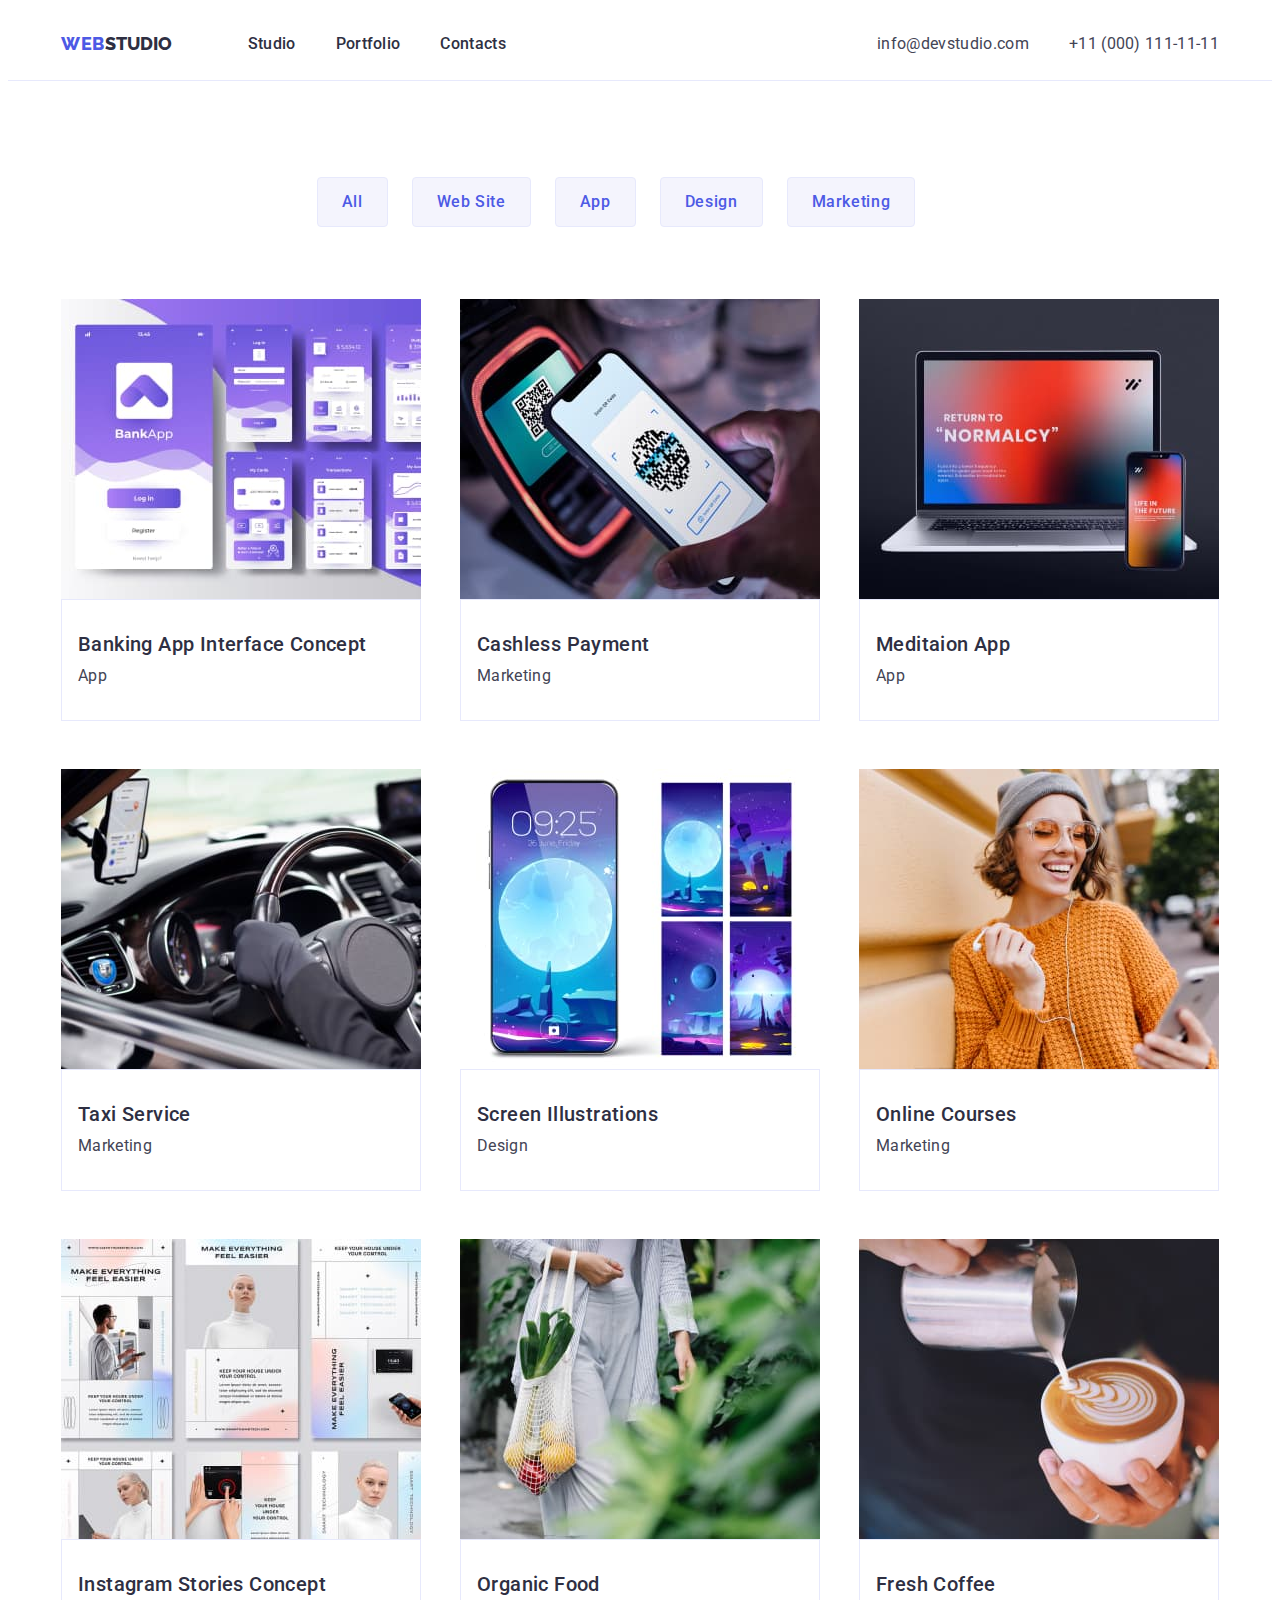
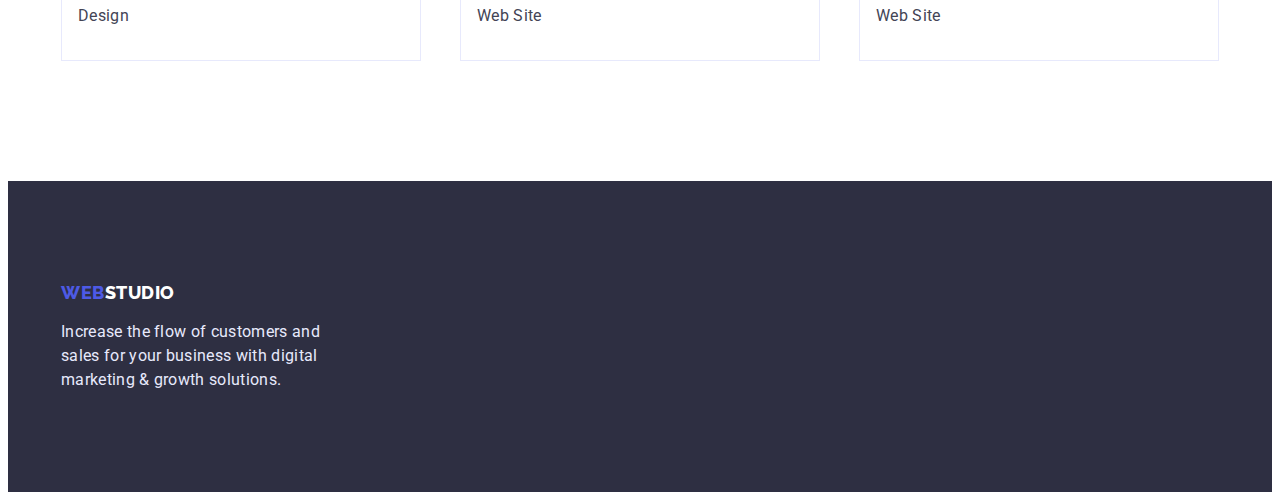
==== portfolio.html @ ad5e72ec "Initial commit" ====
<!DOCTYPE html>

<html lang="en">
<head>
    <meta charset="UTF-8">
    <meta http-equiv="X-UA-Compatible" content="IE=edge">
    <meta name="viewport" content="width=device-width, initial-scale=1.0">
    <title>WebStudio</title>
    <link rel="preconnect" href="https://fonts.googleapis.com">
    <link rel="preconnect" href="https://fonts.gstatic.com" crossorigin>
    <link href="https://fonts.googleapis.com/css2?family=Raleway:wght@800&family=Roboto:wght@400;500;700;900&display=swap" rel="stylesheet">
    <link rel="stylesheet" href="https://cdnjs.cloudflare.com/ajax/libs/modern-normalize/1.1.0/modern-normalize.min.css" 
    integrity="sha512-wpPYUAdjBVSE4KJnH1VR1HeZfpl1ub8YT/NKx4PuQ5NmX2tKuGu6U/JRp5y+Y8XG2tV+wKQpNHVUX03MfMFn9Q==" crossorigin="anonymous" referrerpolicy="no-referrer" />
    <link rel="stylesheet" href="./css/styles.css">
</head>

<body>
    <header class="page-header header-border"> 
        <nav class="container">
        <div class="main-nav">
            <a class="logo" href="./index.html"> <span class="logo-style">Web</span>Studio</a> 
            <ul class="site-nav list">
                <li class="item">
                    <a class="link" href="./index.html">Studio</a>
                </li>
                <li class="item">
                    <a class="link" href="./portfolio.html">Portfolio</a>
                </li>
                <li class="item">
                    <a class="link" href="">Contacts</a>
                </li>
            </ul>
            <address class="nav"> 
                <ul class="contacts-nav nav">
                    <li class="item">
                        <a class="link" href="mailto:info@devstudio.com">info@devstudio.com</a>
                    </li>
                    <li class="item">
                        <a class="link" href="tel:+110001111111">+11 (000) 111-11-11</a>
                    </li>
                </ul>
            </address>
        </div>  
        </nav>
    </header>

    <main>
        <h1 class="hidden">Portfolio</h1>
        <section class="container portfolio-section">
            <div class="filter-container">
            <ul class="btn list">
                <li class="btn-elements">
                    <button class="button">All</button>
                </li>  
                <li class="btn-elements">
                    <button class="button">Web Site</button>
                </li> 
                <li class="btn-elements">
                    <button class="button">App</button>
                </li> 
                <li class="btn-elements">
                    <button class="button">Design</button>
                </li>
                <li class="btn-elements">
                    <button class="button">Marketing</button>
                </li>
            </ul>
            </div>

        <ul class="flex-elements list">
            <li class="list-elements">
                <a class="link" href="">
                    <img src="./images/bancapp.jpg" alt="Banking App" width="360" class="product-img">
                    <div class="product-content">
                        <h2 class="section-title">Banking App Interface Concept</h2>
                        <p class="text">App</p>
                    </div>
                </a>
            </li>
            <li class="list-elements">
                <a class="link" href="">
                    <img src="./images/cashless.jpg" alt="Cashless Payment" width="360" class="product-img">
                    <div class="product-content">
                        <h2 class="section-title">Cashless Payment</h2>
                        <p class="text">Marketing</p>
                    </div>
                </a>
            </li>
            <li class="list-elements">
                <a class="link" href="">
                    <img src="./images/pc_phone.jpg" alt="Meditaion App" width="360" class="product-img">
                    <div class="product-content">
                        <h2 class="section-title">Meditaion App</h2>
                        <p class="text">App</p>
                    </div>
                </a>
            </li>
            <li class="list-elements">
                <a class="link" href="">
                    <img src="./images/taxi.jpg" alt="Taxi Service" width="360" class="product-img">
                    <div class="product-content">
                        <h2 class="section-title">Taxi Service</h2>
                        <p class="text">Marketing</p>
                    </div>
                </a>
            </li>
            <li class="list-elements">
                <a class="link" href="">
                    <img src="./images/screen.jpg" alt="Screen Illustrations" width="360" class="product-img">
                    <div class="product-content">
                        <h2 class="section-title">Screen Illustrations</h2>
                        <p class="text">Design</p>
                    </div>
                </a>
            </li>
            <li class="list-elements">
                <a class="link" href="">
                    <img src="./images/ms.jpg" alt="Online Courses" width="360" class="product-img">
                    <div class="product-content">
                        <h2 class="section-title">Online Courses</h2>
                        <p class="text">Marketing</p>
                    </div>
                </a>
            </li>
            <li class="list-elements">
                <a class="link" href="">
                    <img src="./images/istagram.jpg" alt="Instagram Stories Concept" width="360" class="product-img">
                    <div class="product-content">
                        <h2 class="section-title">Instagram Stories Concept</h2>
                        <p class="text">Design</p>
                    </div>
                </a>
            </li>
            <li class="list-elements">
                <a class="link" href="">
                    <img src="./images/food.jpg" alt="Organic Food" width="360" class="product-img">
                    <div class="product-content">
                        <h2 class="section-title">Organic Food</h2>
                        <p class="text">Web Site</p>
                    </div>
                </a>
            </li>
            <li class="list-elements">
                <a class="link" href="">
                    <img src="./images/coffee.jpg" alt="Fresh Coffee" width="360" class="product-img">
                    <div class="product-content">
                    <h2 class="section-title">Fresh Coffee</h2>
                    <p class="text">Web Site</p>
                </div>
                </a>
            </li>
        </ul>
    </section>
</main>

<footer class="footer-bg">
<div class="container">
    <a class="logo-footer" href="./index.html"><span class="logo-style">Web</span>Studio</a>
    <p class="text-footer">Increase the flow of customers and sales for your business with digital marketing & growth solutions.</p>
</div>
</footer>
</body>
</html>
---- css/styles.css ----
:root {
  --primary-text-color: #434455;
  --secondary-text-color: #2e2f42;
  --accent-color: #4d5ae5;
  --secondary-accent-color: #404bbf;
  --primary-white-color: #ffffff;
}

h1,
h2,
h3,
h4,
h5,
h6,
p {
  margin: 0;
}

html {
  box-sizing: border-box;
}

.list {
  padding: 0;
  margin: 0;
  list-style: none;
}

.link {
  text-decoration: none;
}

/*------------------------Header------------------------*/
body {
  font-family: "Roboto", sans-serif;
  
  background-color: var(--primary-white-color);
  color: var(--primary-text-color);
}

.hidden {
  position: absolute;
  width: 1px;
  height: 1px;
  margin: -1px;
  border: 0;
  padding: 0;

  white-space: nowrap;
  clip-path: inset(100%);
  clip: rect(0 0 0 0);
  overflow: hidden;
}

.logo {
  text-decoration: none;
  font-family: "Raleway", sans-serif;
  font-weight: 800;
  font-size: 18px;
  line-height: 1.3;
  text-transform: uppercase;

  color: var(--secondary-text-color);
}

.logo-style {
  text-decoration: none;
  font-family: "Raleway", sans-serif;
  font-weight: 800;
  font-size: 18px;
  line-height: 1.3;
  letter-spacing: 0.03em;
  text-transform: uppercase;

  color: var(--accent-color);
}

.page-header {
  list-style: none;

  background:var(--primary-white-color);
}

.header-border {
  border-bottom: 1px solid #E7E9FC;
}

.main-nav {
  display: flex;
  align-items: center;
}

.container {
  margin-right: auto;
  margin-left: auto;
  width: 1158px;
  padding-right: 15px;
  padding-left: 15px;
}

/*------------------------Navigation------------------------*/
.site-nav .link:hover,
.site-nav .link:focus {
  color: var(--secondary-accent-color);
}

.site-nav {
  display: flex;
  margin-left: 76px;
}

.site-nav .item:not(:last-child){
  margin-right: 40px;
}

.site-nav .link {
  text-decoration: none;
  display: block;
  padding-top: 24px;
  padding-bottom: 24px;

  font-weight: 500;
  font-size: 16px;
  line-height: 1.5;
  letter-spacing: 0.02em;

  color: var(--secondary-text-color);
}

/*------------------------Phone number at Email------------------------*/
.nav {
  list-style: none;
  font-style: inherit;
  margin-left: auto;
}

.nav .link:hover,
.nav .link:focus {
  color: var(--secondary-accent-color);
}

.contacts-nav {
  display: flex;
}

.contacts-nav .item:not(:last-child) {
  margin-right: 40px;
}

.contacts-nav .link {
  list-style: none;
  font-style: inherit;
  font-size: 16px;
  line-height: 1.5;
  letter-spacing: 0.02em;
  text-decoration: none;

  color: var(--primary-text-color);
}

/*------------------------Hero------------------------*/
.hero-container {
  text-align: center;
}

.hero-title {
  margin-bottom: 48px;
  font-size: 56px;
  line-height: 1.07;
  letter-spacing: 0.02em;
  /*max-width*/

  color: var(--primary-white-color);
}

.flex-container {
  width: calc((100% - 72px) / 4);
  margin-right: 24px;
}

.flex-container:nth-child(4) {
  margin-right: 0;
}

.features-container{
  padding-top: 120px;
  padding-bottom: 120px;
}

.feature-list {
  display: flex;
  margin-top: 0;
}

.uptitle {
  padding-bottom: 8px;
}

.hero {
  padding-top: 188px;
  padding-bottom: 188px;

  background: var(--secondary-text-color);
}

/*------------------------Main button------------------------*/
.button-submit {
  font-family: "Roboto", sans-serif;
  font-weight: 500;
  font-size: 16px;
  line-height: 1.5;
  letter-spacing: 0.04em;
  box-shadow: 0px 4px 4px rgba(0, 0, 0, 0.15);
  border-radius: 4px;
  padding: 16px 32px;
  border: 0;
  margin: inherit;

  color: var(--primary-white-color);
  background: var(--accent-color);
}

.button-submit:hover,
.button-submit:focus {
  color: var(--primary-white-color);
  background: var(--secondary-accent-color);
}

/*------------------------Portfolio Nav------------------------*/
.button {
  cursor: pointer;
  font-family: "Roboto", sans-serif;
  font-weight: 500;
  font-size: 16px;
  line-height: 1.5;
  letter-spacing: 0.04em;
  padding: 12px 24px;
  border-radius: 4px;

  border: 1px solid #E7E9FC;
  color: var(--accent-color);
  background: #f4f4fd;
  border: 1px solid #e7e9fc;
}

.button:hover,
.button:focus {
  color: var(--primary-white-color);
  background: var(--secondary-accent-color);
}

.btn {
  display: flex;
  justify-content: center;
  margin-right: 24px;
}

.btn-elements {
  margin-right: 24px;
}

.portfolio-section {
  padding-top: 96px;
  padding-bottom: 120px;
}

.filter-container{
  margin-bottom: 72px;

}

/*------------------------Features------------------------*/
.features-title {
  font-weight: 500;
  font-size: 20px;
  line-height: 1.2;
  letter-spacing: 0.02em;

  color: var(--secondary-text-color);
}

.section-title {
  font-weight: 500;
  font-size: 20px;
  line-height: 1.2;
  letter-spacing: 0.02em;
  margin-bottom: 8px;

  color: var(--secondary-text-color);
}

.subject-container {
  padding-bottom: 120px;
}

.section-subject {
  font-size: 36px;
  line-height: 1.1;
  letter-spacing: 0.02em;
  text-align: center;
  margin-bottom: 72px;

  color:var(--secondary-text-color);
}

.list-subject {
  display: flex;
  justify-content: space-between;
}

.flex-subject {
  background: linear-gradient(0deg, rgba(77, 90, 229, 0.1), rgba(77, 90, 229, 0.1)), url(2368.jpg);
}

.img-subject{
  display: block;
}

.features-text {
  font-size: 16px;
  line-height: 1.5;
  letter-spacing: 0.02em;

  color: var(--primary-text-color);
}

.team-bg {
  padding-top: 120px;
  padding-bottom: 120px;

  background: #F4F4FD;
}

.section-team {
  font-size: 36px;
  line-height: 1.1;
  letter-spacing: 0.02em;
  text-align: center;
  margin-bottom: 72px;

  color:var(--secondary-text-color);
}

.team-members{
  display: flex;
  justify-content: space-between;
  text-align: center;
}
    
.team-members:nth-child(3n+1) {
  margin-right: 0;
}
  
.team-members-nam {
  font-weight: 500;
  font-size: 20px;
  line-height: 1.2;
  letter-spacing: 0.02em;
  margin-bottom: 8px;

  color: var(--secondary-text-color); 
}

.team-members-items{
  box-shadow: 0px 1px 6px rgba(46, 47, 66, 0.08), 0px 1px 1px rgba(46, 47, 66, 0.16), 0px 2px 1px rgba(46, 47, 66, 0.08);
  border-radius: 0px 0px 4px 4px;
  
  background: var(--primary-white-color);
}

.team-members-pos {
  font-size: 16px;
  line-height: 1.5;
  letter-spacing: 0.02em;

  color: var(--primary-text-color);
}

.team-container {
  padding-top: 32px;
  padding-bottom: 32px;
}

.text {
  font-size: 16px;
  line-height: 1.5;
  letter-spacing: 0.02em;

  color: var(--primary-text-color);
}

.flex-elements{
  display: flex;
  flex-wrap: wrap;
  justify-content: space-between;
}

.flex-elements:nth-child(2n+1) {
  margin-right: 0;
}

.list-elements{
  margin-bottom: 48px;
}

.list-elements:nth-child(n + 6) {
  margin-bottom: 0;
}

.product-content {
  border: 1px solid #E7E9FC;
  padding: 32px 16px 32px 16px;
}

.product-img {
  display: block;
}

/*------------------------Footer------------------------*/
.logo-footer {
  text-decoration: none;
  font-family: "Raleway", sans-serif;
  font-weight: 800;
  font-size: 18px;
  line-height: 1.2;
  letter-spacing: 0.03em;
  text-transform: uppercase;

  color: var(--primary-white-color);
}

.text-footer {
  font-size: 16px;
  line-height: 1.5;
  letter-spacing: 0.02em;
  width: 264px;
  margin-top: 16px;

  color: #e7e9fc;
}

.footer-bg {
padding-top: 100px;
padding-bottom: 100px;

background: var(--secondary-text-color);
}
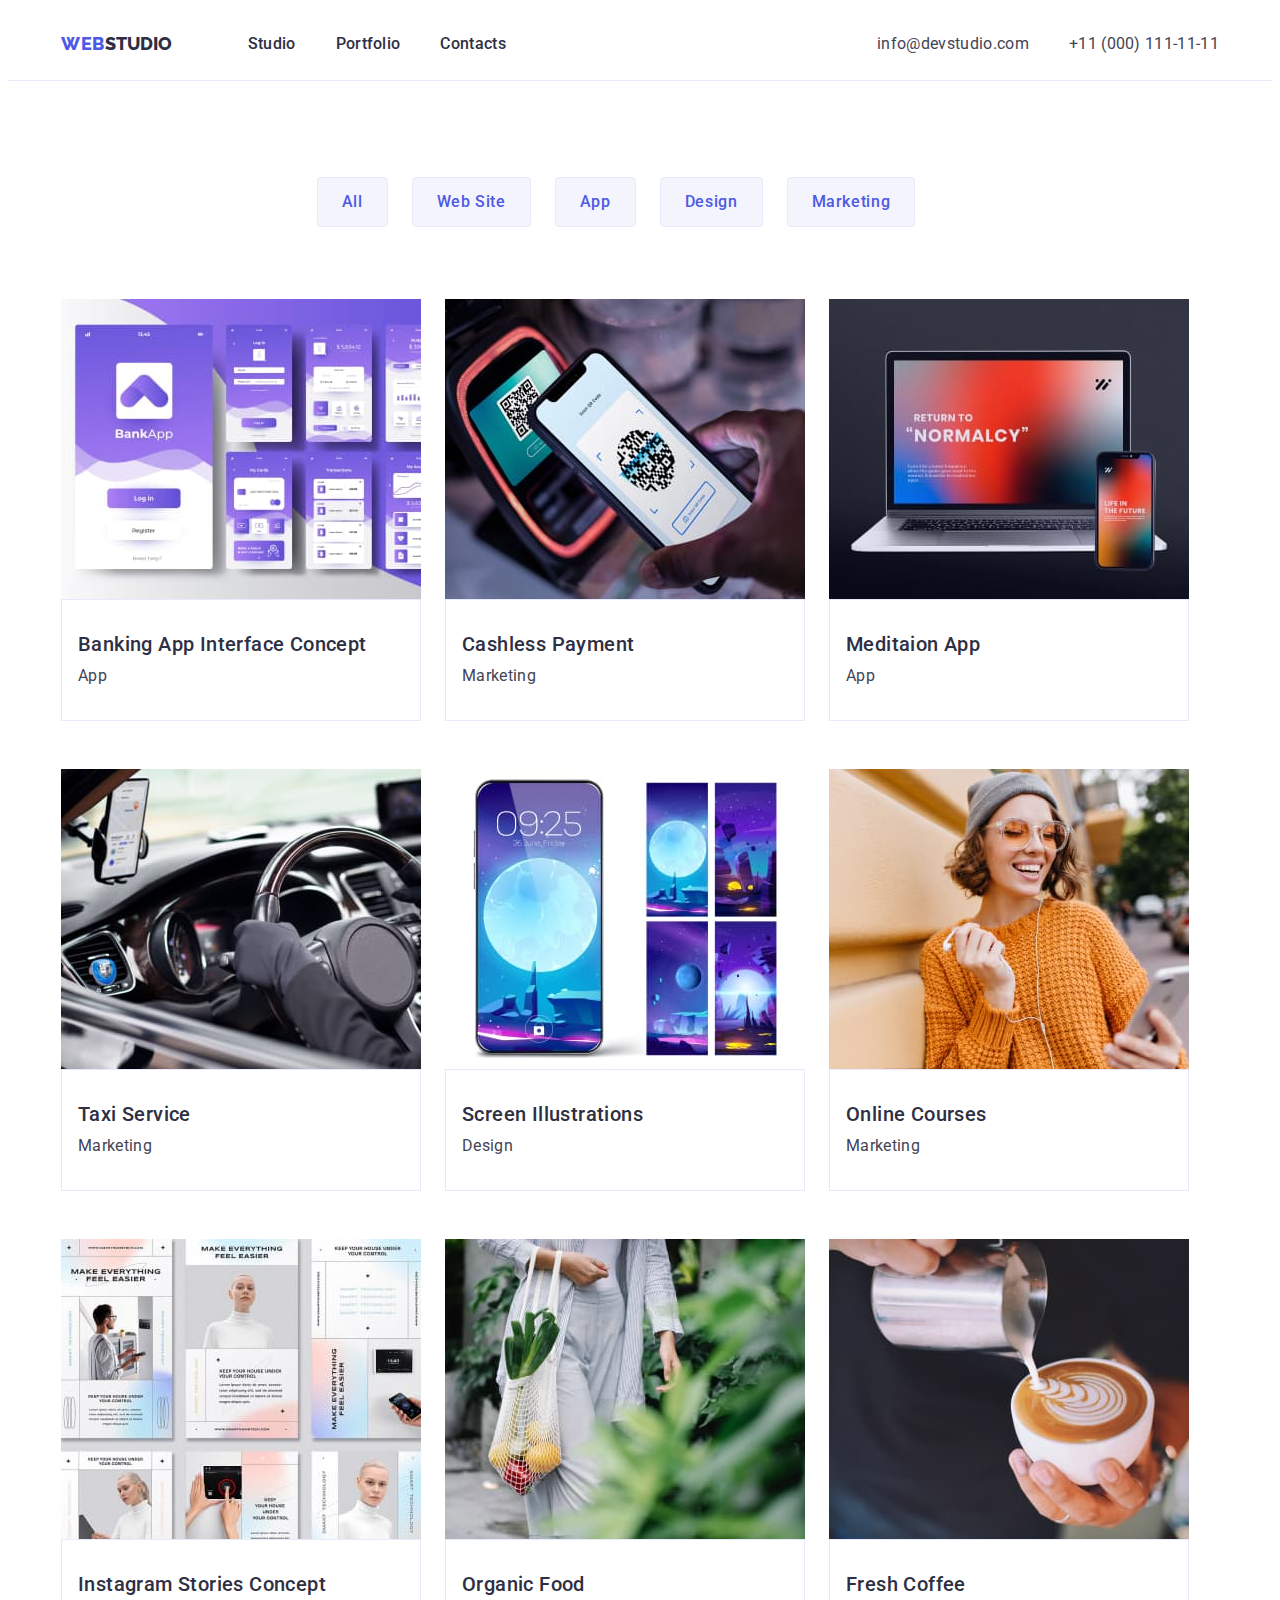
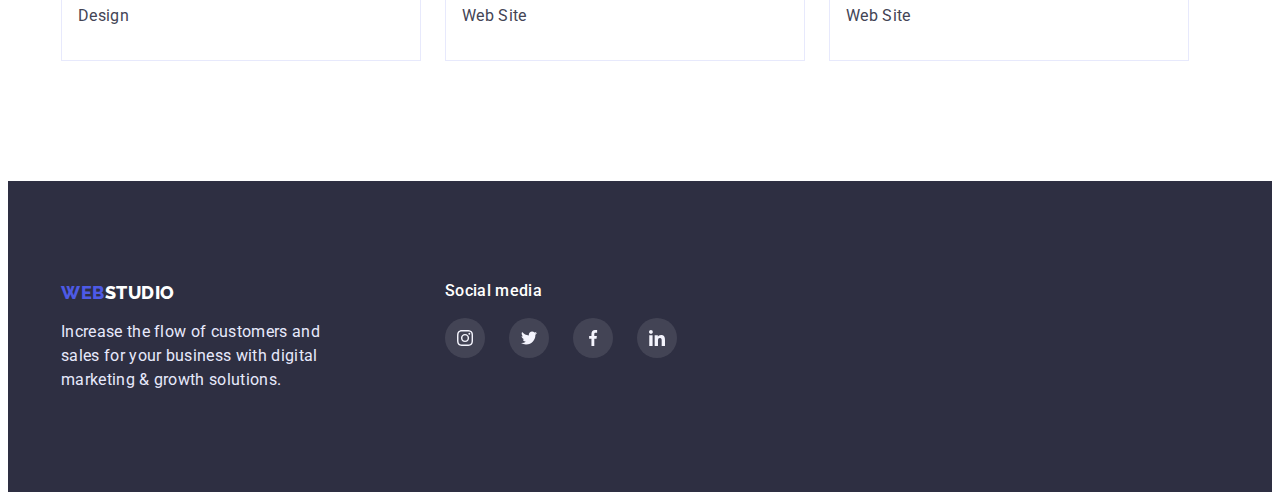
==== commit 605ffa34: "hw icon and bg" ====
--- a/portfolio.html
+++ b/portfolio.html
@@ -46,7 +46,8 @@
 
     <main>
         <h1 class="hidden">Portfolio</h1>
-        <section class="container portfolio-section">
+        <section class="portfolio-section">
+            <div class="container">
             <div class="filter-container">
             <ul class="btn list">
                 <li class="btn-elements">
@@ -66,7 +67,6 @@
                 </li>
             </ul>
             </div>
-
         <ul class="flex-elements list">
             <li class="list-elements">
                 <a class="link" href="">
@@ -77,6 +77,7 @@
                     </div>
                 </a>
             </li>
+
             <li class="list-elements">
                 <a class="link" href="">
                     <img src="./images/cashless.jpg" alt="Cashless Payment" width="360" class="product-img">
@@ -86,6 +87,7 @@
                     </div>
                 </a>
             </li>
+
             <li class="list-elements">
                 <a class="link" href="">
                     <img src="./images/pc_phone.jpg" alt="Meditaion App" width="360" class="product-img">
@@ -95,6 +97,7 @@
                     </div>
                 </a>
             </li>
+
             <li class="list-elements">
                 <a class="link" href="">
                     <img src="./images/taxi.jpg" alt="Taxi Service" width="360" class="product-img">
@@ -104,6 +107,7 @@
                     </div>
                 </a>
             </li>
+
             <li class="list-elements">
                 <a class="link" href="">
                     <img src="./images/screen.jpg" alt="Screen Illustrations" width="360" class="product-img">
@@ -113,6 +117,7 @@
                     </div>
                 </a>
             </li>
+
             <li class="list-elements">
                 <a class="link" href="">
                     <img src="./images/ms.jpg" alt="Online Courses" width="360" class="product-img">
@@ -122,6 +127,7 @@
                     </div>
                 </a>
             </li>
+
             <li class="list-elements">
                 <a class="link" href="">
                     <img src="./images/istagram.jpg" alt="Instagram Stories Concept" width="360" class="product-img">
@@ -131,6 +137,7 @@
                     </div>
                 </a>
             </li>
+
             <li class="list-elements">
                 <a class="link" href="">
                     <img src="./images/food.jpg" alt="Organic Food" width="360" class="product-img">
@@ -140,6 +147,7 @@
                     </div>
                 </a>
             </li>
+
             <li class="list-elements">
                 <a class="link" href="">
                     <img src="./images/coffee.jpg" alt="Fresh Coffee" width="360" class="product-img">
@@ -150,14 +158,54 @@
                 </a>
             </li>
         </ul>
+        </div>
     </section>
 </main>
 
 <footer class="footer-bg">
-<div class="container">
-    <a class="logo-footer" href="./index.html"><span class="logo-style">Web</span>Studio</a>
-    <p class="text-footer">Increase the flow of customers and sales for your business with digital marketing & growth solutions.</p>
-</div>
-</footer>
+    <div class="container footer-content">
+        <div>
+        <a class="logo-footer" href="./index.html"><span class="logo-style">Web</span>Studio</a>
+        <p class="text-footer">Increase the flow of customers and sales for your business with digital marketing & growth solutions.</p>
+    </div>
+        <div>
+            <h2 class="uptitle-ftr">Social media</h2>
+            <ul class="social-list-ftr list">
+                <li class="socials-list-item">
+                
+                    <a href="" target="_blank" aria-label="Instagram" title="Instagram" class="socials-list-link-ftr">
+                        <svg class="social-list-icon" width="16" height="16">
+                            <use href="./images/symbol-defs.svg#icon-instagram"></use>
+                        </svg>
+                    </a>
+                </li>
+    
+                <li class="socials-list-item">
+                    <a href="" target="_blank" aria-label="Twitter" title="Twitter" class="socials-list-link-ftr">
+                        <svg class="social-list-icon" width="16" height="16">
+                            <use href="./images/symbol-defs.svg#icon-twitter"></use>
+                        </svg>
+                    </a>
+                </li>
+    
+                <li class="socials-list-item">
+                    <a href="" target="_blank" aria-label="Facebook" title="Facebook" class="socials-list-link-ftr">
+                        <svg class="social-list-icon" width="16" height="16">
+                            <use href="./images/symbol-defs.svg#icon-facebook"></use>
+                        </svg>
+                    </a>
+                </li>
+    
+                <li class="socials-list-item">
+                    <a href="" target="_blank" aria-label="linkedin" title="linkedin" class="socials-list-link-ftr">
+                        <svg class="social-list-icon" width="16" height="16">
+                            <use href="./images/symbol-defs.svg#icon-linkedin"></use>
+                        </svg>
+                    </a>
+                </li> 
+            </ul>
+        </div>
+    </div>
+    </footer>
 </body>
 </html>--- a/css/styles.css
+++ b/css/styles.css
@@ -164,11 +164,13 @@
 }
 
 .hero-title {
+  margin: 0 auto;
   margin-bottom: 48px;
   font-size: 56px;
   line-height: 1.07;
   letter-spacing: 0.02em;
-  /*max-width*/
+  max-width: 496px;
+  text-align: center;
 
   color: var(--primary-white-color);
 }
@@ -192,6 +194,21 @@
   margin-top: 0;
 }
 
+.icon-feature{
+  width: 264px;
+height: 112px;
+background: #F4F4FD;
+border-radius: 4px;
+margin-bottom: 8px;
+padding: 24px 100px;
+}
+
+.icon-items {
+  display: flex;
+  justify-content: center;
+  margin: 0 auto;
+}
+
 .uptitle {
   padding-bottom: 8px;
 }
@@ -199,8 +216,20 @@
 .hero {
   padding-top: 188px;
   padding-bottom: 188px;
-
   background: var(--secondary-text-color);
+}
+
+.overlay{
+  max-width: 1440px;
+  min-height: 600px;
+  margin-left: auto;
+  margin-right: auto;
+  background-image: linear-gradient(
+    rgba(46, 47, 66, 0.7),
+    rgba(46, 47, 66, 0.7)), 
+    url("../images/people-office.jpg");
+  background-repeat: no-repeat;
+  background-position: center;
 }
 
 /*------------------------Main button------------------------*/
@@ -247,6 +276,8 @@
 .button:focus {
   color: var(--primary-white-color);
   background: var(--secondary-accent-color);
+  box-shadow: 0px 3px 1px rgba(0, 0, 0, 0.1), 0px 2px 1px rgba(0, 0, 0, 0.08), 0px 2px 2px rgba(0, 0, 0, 0.12);
+  border-color: var(--secondary-accent-color);
 }
 
 .btn {
@@ -266,7 +297,6 @@
 
 .filter-container{
   margin-bottom: 72px;
-
 }
 
 /*------------------------Features------------------------*/
@@ -326,7 +356,7 @@
 
 .team-bg {
   padding-top: 120px;
-  padding-bottom: 120px;
+  padding-bottom: 110px;
 
   background: #F4F4FD;
 }
@@ -343,7 +373,7 @@
 
 .team-members{
   display: flex;
-  justify-content: space-between;
+  column-gap: 24px;
   text-align: center;
 }
     
@@ -372,7 +402,8 @@
   font-size: 16px;
   line-height: 1.5;
   letter-spacing: 0.02em;
-
+  margin-bottom: 8px;
+text-align: center;
   color: var(--primary-text-color);
 }
 
@@ -389,18 +420,41 @@
   color: var(--primary-text-color);
 }
 
+.social-list {
+  display: flex;
+  justify-content: center;
+  gap: 24px ;
+}
+
+.socials-list-link {
+  display: flex;
+  justify-content: center;
+  align-items: center;
+  width: 40px;
+  height: 40px;
+  border-radius: 50%;
+  background-color: #4D5AE5;
+}
+
+.socials-list-link:hover,
+.socials-list-link:focus {
+  background:#404BBF;
+}
+
 .flex-elements{
   display: flex;
   flex-wrap: wrap;
-  justify-content: space-between;
+  column-gap: 24px;
+  row-gap: 48px;
 }
 
 .flex-elements:nth-child(2n+1) {
   margin-right: 0;
 }
 
-.list-elements{
-  margin-bottom: 48px;
+.list-elements:hover,
+.list-elements:focus {
+  box-shadow: 0px 1px 6px rgba(46, 47, 66, 0.08);
 }
 
 .list-elements:nth-child(n + 6) {
@@ -414,6 +468,47 @@
 
 .product-img {
   display: block;
+}
+
+.clients-section{
+  padding-top: 130px;
+  padding-bottom: 120px;
+}
+
+.section-clients {
+  font-size: 36px;
+  line-height: 1.1;
+  letter-spacing: 0.02em;
+  text-align: center;
+  margin-bottom: 72px;
+  color: var(--secondary-text-color);
+}
+
+.clients{
+  display: flex;
+  justify-content: center;
+  gap: 24px;
+}
+
+.clients-logos{
+  display: flex;
+  justify-content: center;
+  margin: 0 auto;
+}
+
+.clients-rectangle {
+  width: 168px;
+  height: 88px;
+  border: 1px solid #8E8F99;
+  border-radius: 4px;
+  padding: 16px 32px;
+  display: flex;
+  fill: #8E8F99;
+}
+
+.clients-logos:hover,
+.clients-logos:focus {
+fill:var(--secondary-accent-color);
 }
 
 /*------------------------Footer------------------------*/
@@ -444,4 +539,41 @@
 padding-bottom: 100px;
 
 background: var(--secondary-text-color);
+}
+
+.footer-content{
+  flex-basis: calc((100% - 20px) / 2);
+  display: flex;
+  column-gap: 120px;
+}
+
+.uptitle-ftr {
+  margin-bottom: 16px;
+  font-style: normal;
+  font-weight: 500;
+  font-size: 16px;
+  line-height: 1.3;
+  letter-spacing: 0.02em;
+
+  color: var(--primary-white-color);
+}
+
+.social-list-ftr {
+  display: flex;
+  gap: 24px ;
+}
+
+.socials-list-link-ftr {
+  display: flex;
+  justify-content: center;
+  align-items: center;
+  width: 40px;
+  height: 40px;
+  border-radius: 50%;
+  background: rgba(255, 255, 255, 0.1);
+}
+
+.socials-list-link-ftr:hover,
+.socials-list-link-ftr:focus {
+  background: #31D0AA;
 }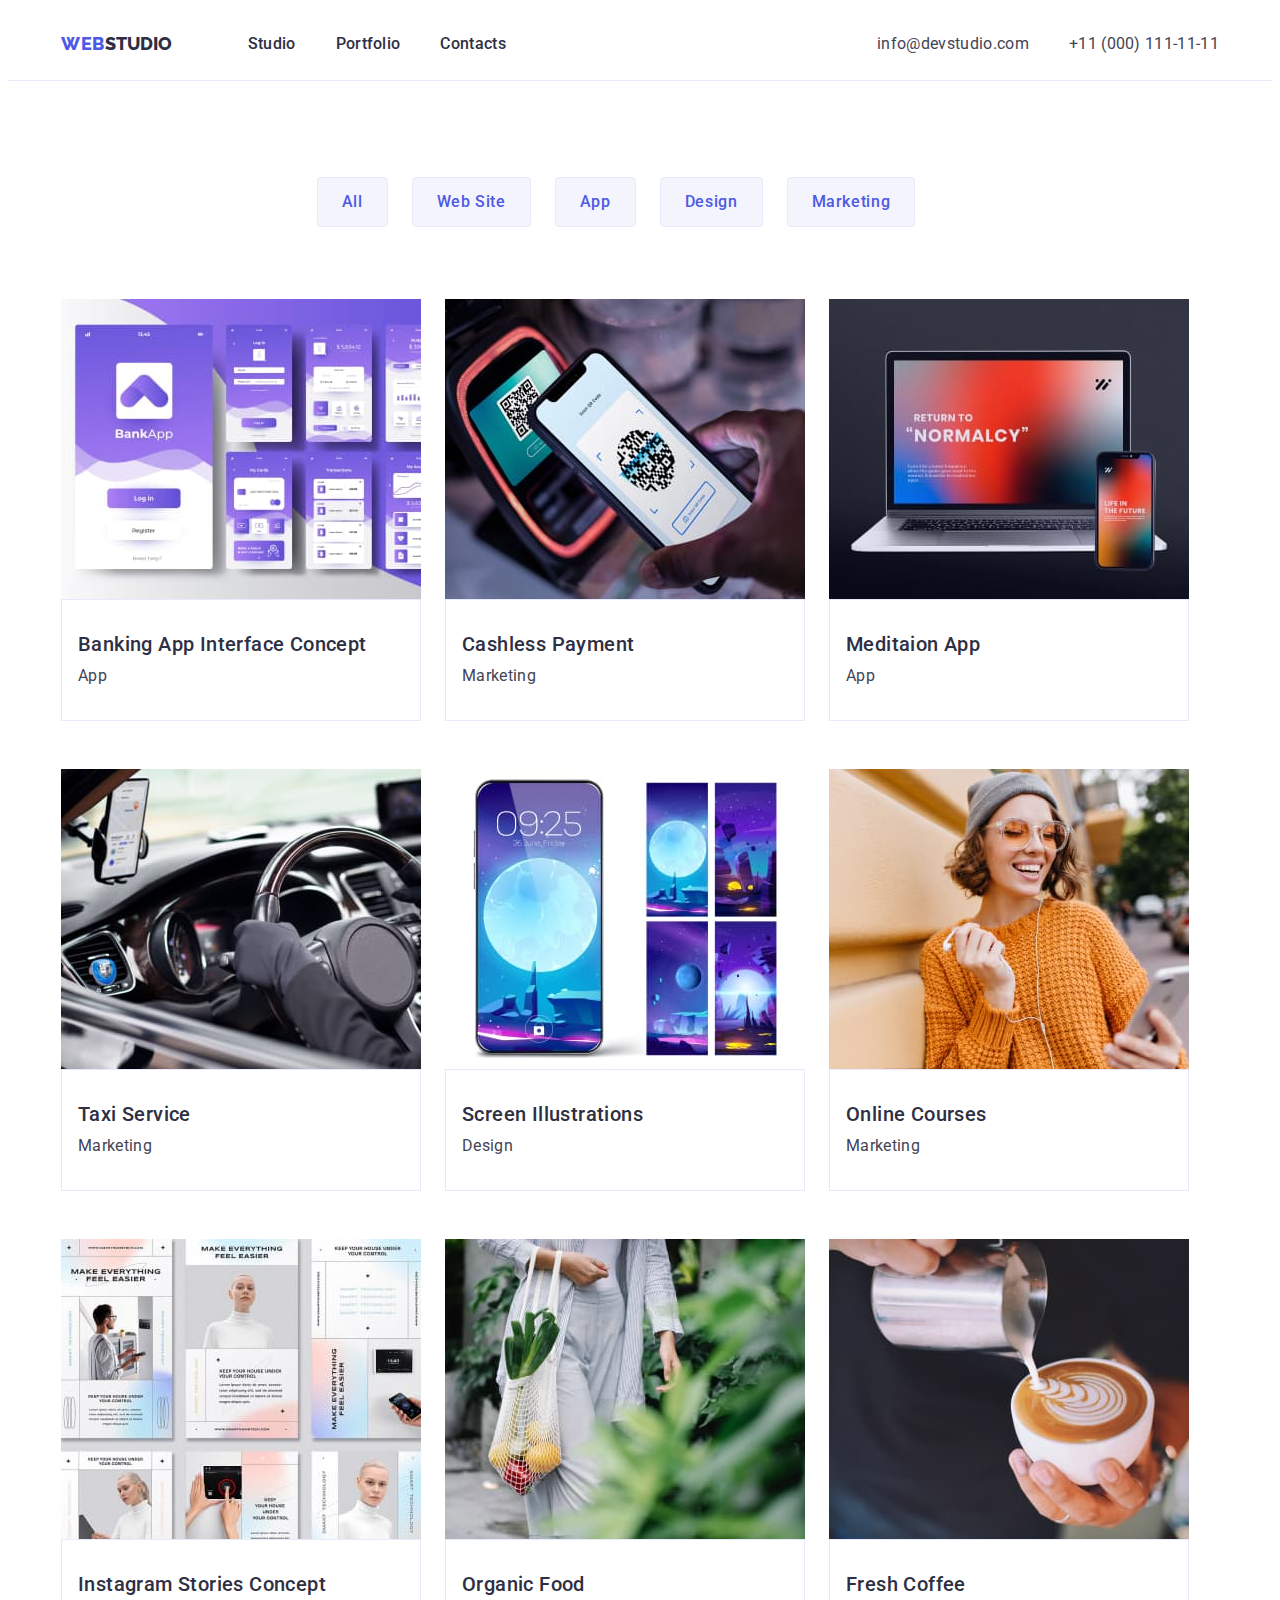
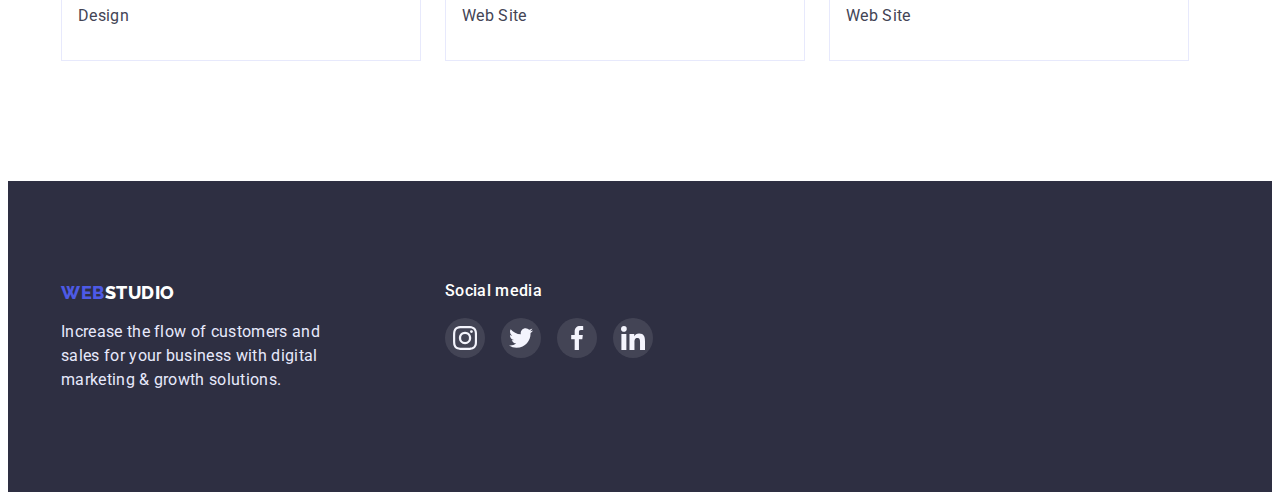
==== commit 557ec7c4: "fixt" ====
--- a/portfolio.html
+++ b/portfolio.html
@@ -174,7 +174,7 @@
                 <li class="socials-list-item">
                 
                     <a href="" target="_blank" aria-label="Instagram" title="Instagram" class="socials-list-link-ftr">
-                        <svg class="social-list-icon" width="16" height="16">
+                        <svg class="social-list-icon" width="24" height="24">
                             <use href="./images/symbol-defs.svg#icon-instagram"></use>
                         </svg>
                     </a>
@@ -182,7 +182,7 @@
     
                 <li class="socials-list-item">
                     <a href="" target="_blank" aria-label="Twitter" title="Twitter" class="socials-list-link-ftr">
-                        <svg class="social-list-icon" width="16" height="16">
+                        <svg class="social-list-icon" width="24" height="24">
                             <use href="./images/symbol-defs.svg#icon-twitter"></use>
                         </svg>
                     </a>
@@ -190,7 +190,7 @@
     
                 <li class="socials-list-item">
                     <a href="" target="_blank" aria-label="Facebook" title="Facebook" class="socials-list-link-ftr">
-                        <svg class="social-list-icon" width="16" height="16">
+                        <svg class="social-list-icon" width="24" height="24">
                             <use href="./images/symbol-defs.svg#icon-facebook"></use>
                         </svg>
                     </a>
@@ -198,7 +198,7 @@
     
                 <li class="socials-list-item">
                     <a href="" target="_blank" aria-label="linkedin" title="linkedin" class="socials-list-link-ftr">
-                        <svg class="social-list-icon" width="16" height="16">
+                        <svg class="social-list-icon" width="24" height="24">
                             <use href="./images/symbol-defs.svg#icon-linkedin"></use>
                         </svg>
                     </a>
--- a/css/styles.css
+++ b/css/styles.css
@@ -200,13 +200,13 @@
 background: #F4F4FD;
 border-radius: 4px;
 margin-bottom: 8px;
-padding: 24px 100px;
+align-items: center;
+justify-content: center;
+display: flex;
 }
 
 .icon-items {
   display: flex;
-  justify-content: center;
-  margin: 0 auto;
 }
 
 .uptitle {
@@ -488,27 +488,25 @@
   display: flex;
   justify-content: center;
   gap: 24px;
-}
-
-.clients-logos{
-  display: flex;
-  justify-content: center;
-  margin: 0 auto;
+  margin: 0;
 }
 
 .clients-rectangle {
   width: 168px;
   height: 88px;
+  border-radius: 4px;
+  align-items: center;
+  justify-content: center;
+  display: flex;
+
   border: 1px solid #8E8F99;
-  border-radius: 4px;
-  padding: 16px 32px;
-  display: flex;
   fill: #8E8F99;
 }
 
-.clients-logos:hover,
-.clients-logos:focus {
-fill:var(--secondary-accent-color);
+.clients-rectangle:hover,
+.clients-rectangle:focus {
+  border: 1px solid var(--secondary-accent-color);
+  fill:var(--secondary-accent-color);
 }
 
 /*------------------------Footer------------------------*/
@@ -560,7 +558,7 @@
 
 .social-list-ftr {
   display: flex;
-  gap: 24px ;
+  gap: 16px;
 }
 
 .socials-list-link-ftr {
